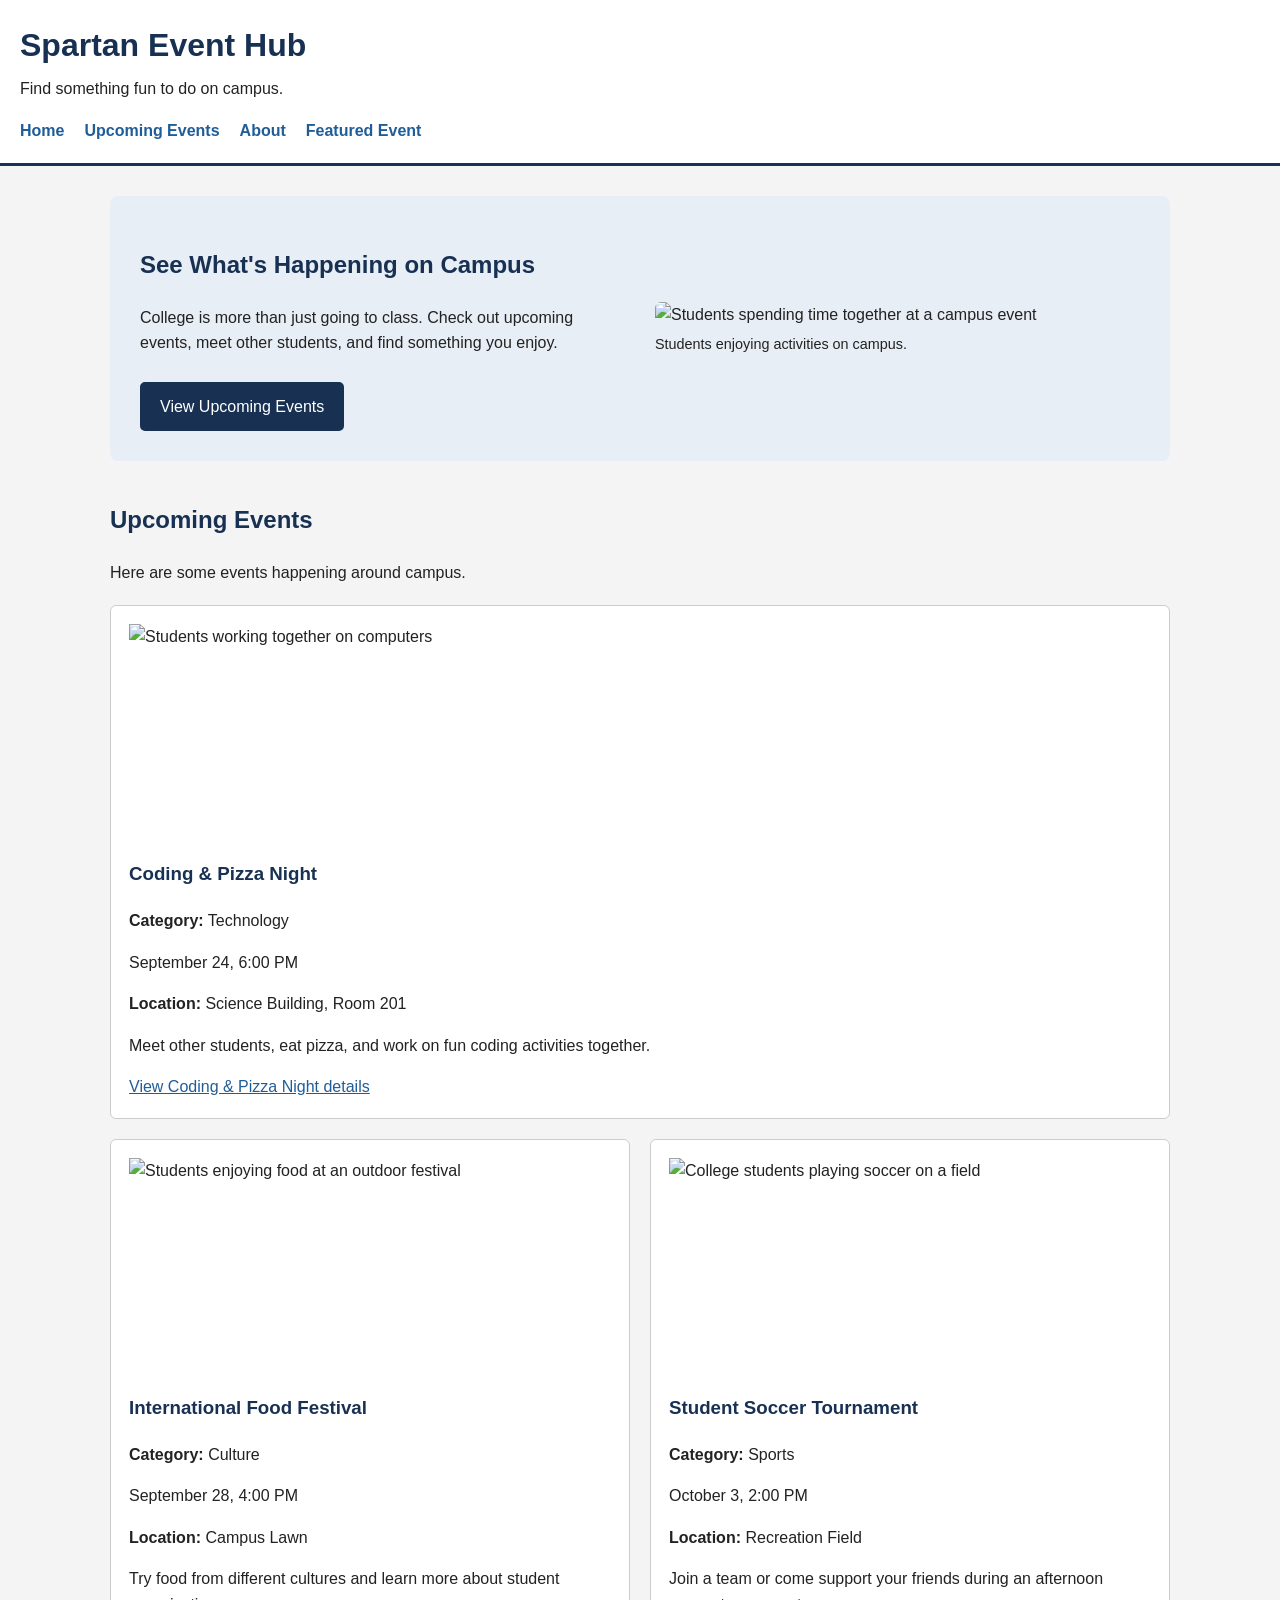
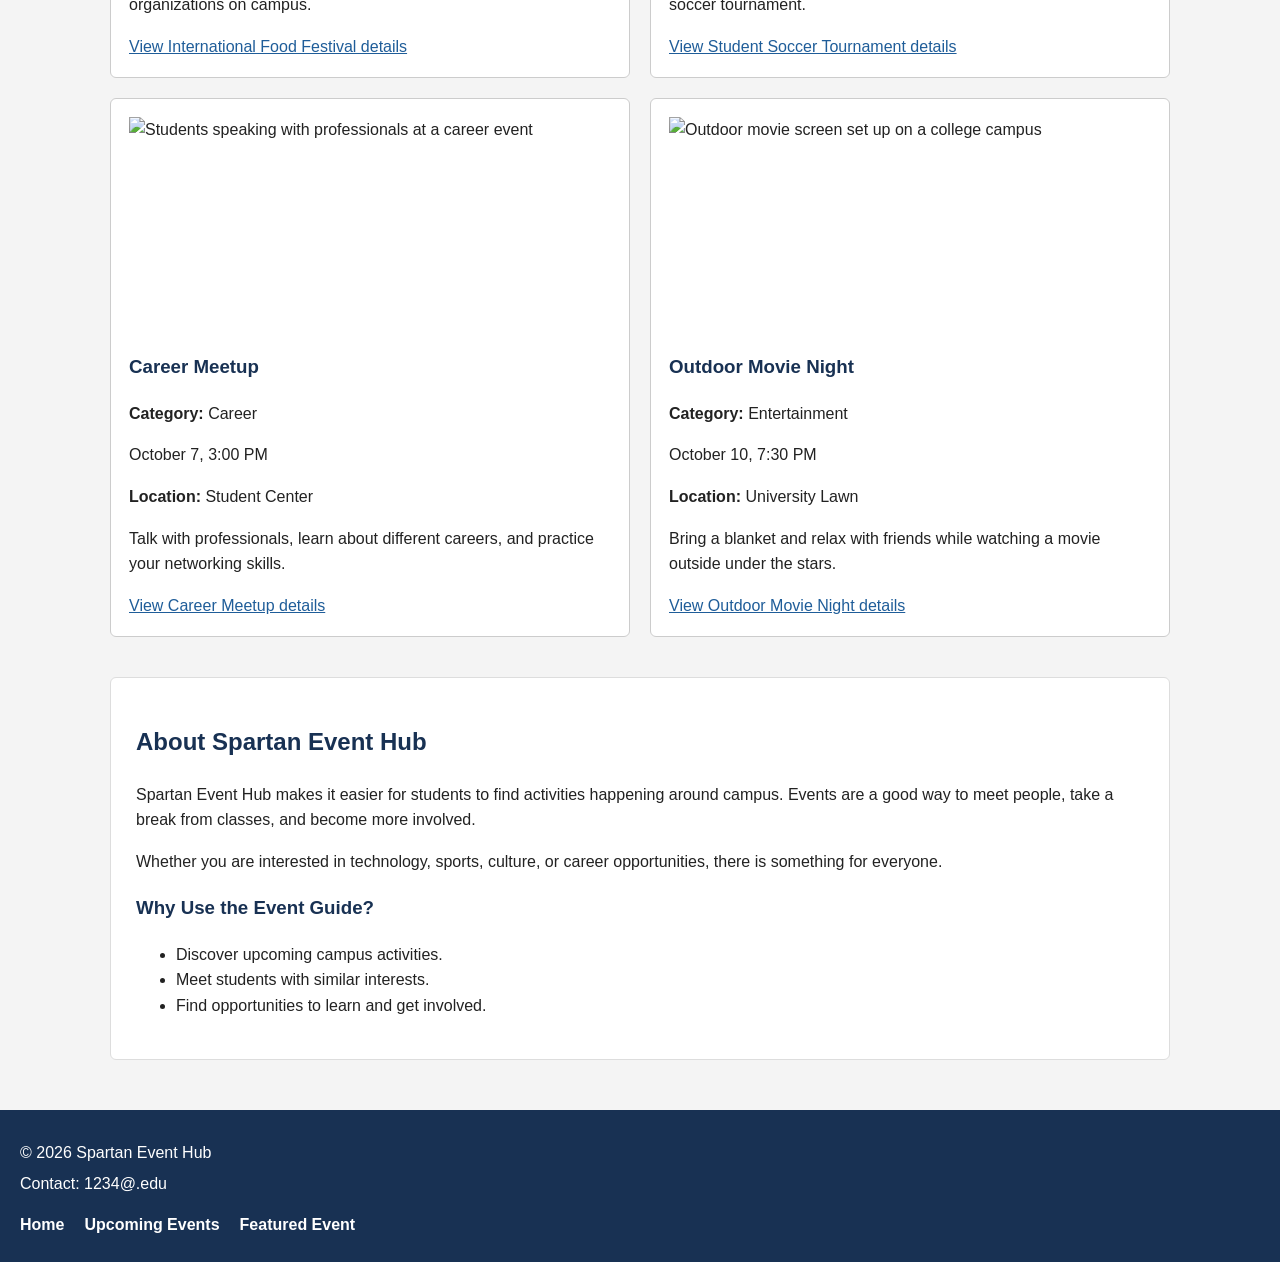
==== index.html @ a4dfd9e8 "Added layout and CSS styles" ====
<!DOCTYPE html>

<html lang="en">
<head>
  <meta charset="UTF-8">
  <meta name="viewport" content="width=device-width, initial-scale=1.0">
  <title>Spartan Event Hub</title>
  <link rel="stylesheet" href="styles.css">
</head>

<body>

  <header>
    <h1>Spartan Event Hub</h1>
    <p>Find something fun to do on campus.</p>

    <nav>
      <ul>
        <li><a href="index.html">Home</a></li>
        <li><a href="#upcoming-events">Upcoming Events</a></li>
        <li><a href="#about">About</a></li>
        <li><a href="event.html">Featured Event</a></li>
      </ul>
    </nav>
  </header>

  <main>

    <!-- Introduction to the website -->
    <section id="hero">
      <div>
        <h2>See What's Happening on Campus</h2>
        <p>
          College is more than just going to class. Check out upcoming
          events, meet other students, and find something you enjoy.
        </p>
        <a href="#upcoming-events" class="button">View Upcoming Events</a>
      </div>

      <figure>
        <img src="images/campus-events.jpg"
             alt="Students spending time together at a campus event">
        <figcaption>Students enjoying activities on campus.</figcaption>
      </figure>
    </section>

    <!-- Upcoming campus events -->
    <section id="upcoming-events">
      <h2>Upcoming Events</h2>
      <p>Here are some events happening around campus.</p>

      <div class="event-grid">

        <article class="event-card">
          <img src="images/coding-night.jpg"
               alt="Students working together on computers">
          <h3>Coding &amp; Pizza Night</h3>
          <p><strong>Category:</strong> Technology</p>
          <p>
            <time datetime="2026-09-24T18:00">September 24, 6:00 PM</time>
          </p>
          <p><strong>Location:</strong> Science Building, Room 201</p>
          <p>
            Meet other students, eat pizza, and work on fun coding
            activities together.
          </p>
          <a href="event.html">View Coding &amp; Pizza Night details</a>
        </article>

        <article class="event-card">
          <img src="images/food-festival.jpg"
               alt="Students enjoying food at an outdoor festival">
          <h3>International Food Festival</h3>
          <p><strong>Category:</strong> Culture</p>
          <p>
            <time datetime="2026-09-28T16:00">September 28, 4:00 PM</time>
          </p>
          <p><strong>Location:</strong> Campus Lawn</p>
          <p>
            Try food from different cultures and learn more about
            student organizations on campus.
          </p>
          <a href="event.html">View International Food Festival details</a>
        </article>

        <article class="event-card">
          <img src="images/soccer.jpg"
               alt="College students playing soccer on a field">
          <h3>Student Soccer Tournament</h3>
          <p><strong>Category:</strong> Sports</p>
          <p>
            <time datetime="2026-10-03T14:00">October 3, 2:00 PM</time>
          </p>
          <p><strong>Location:</strong> Recreation Field</p>
          <p>
            Join a team or come support your friends during an afternoon
            soccer tournament.
          </p>
          <a href="event.html">View Student Soccer Tournament details</a>
        </article>

        <article class="event-card">
          <img src="images/career-meetup.jpg"
               alt="Students speaking with professionals at a career event">
          <h3>Career Meetup</h3>
          <p><strong>Category:</strong> Career</p>
          <p>
            <time datetime="2026-10-07T15:00">October 7, 3:00 PM</time>
          </p>
          <p><strong>Location:</strong> Student Center</p>
          <p>
            Talk with professionals, learn about different careers, and
            practice your networking skills.
          </p>
          <a href="event.html">View Career Meetup details</a>
        </article>

        <article class="event-card">
          <img src="images/movie-night.jpg"
               alt="Outdoor movie screen set up on a college campus">
          <h3>Outdoor Movie Night</h3>
          <p><strong>Category:</strong> Entertainment</p>
          <p>
            <time datetime="2026-10-10T19:30">October 10, 7:30 PM</time>
          </p>
          <p><strong>Location:</strong> University Lawn</p>
          <p>
            Bring a blanket and relax with friends while watching a movie
            outside under the stars.
          </p>
          <a href="event.html">View Outdoor Movie Night details</a>
        </article>

      </div>
    </section>

    <!-- Information about the event guide -->
    <section id="about">
      <h2>About Spartan Event Hub</h2>

      <p>
        Spartan Event Hub makes it easier for students to find activities
        happening around campus. Events are a good way to meet people,
        take a break from classes, and become more involved.
      </p>

      <p>
        Whether you are interested in technology, sports, culture, or
        career opportunities, there is something for everyone.
      </p>

      <h3>Why Use the Event Guide?</h3>
      <ul>
        <li>Discover upcoming campus activities.</li>
        <li>Meet students with similar interests.</li>
        <li>Find opportunities to learn and get involved.</li>
      </ul>
    </section>

  </main>

  <footer>
    <p>&copy; 2026 Spartan Event Hub</p>
    <p>Contact: 1234@.edu</p>

    <nav>
      <ul>
        <li><a href="index.html">Home</a></li>
        <li><a href="#upcoming-events">Upcoming Events</a></li>
        <li><a href="event.html">Featured Event</a></li>
      </ul>
    </nav>
  </footer>

</body>
</html>
---- styles.css ----
* {
  box-sizing: border-box;
}

body {
  margin: 0;
  font-family: Arial, Helvetica, sans-serif;
  background-color: #f4f4f4;
  color: #222222;
  line-height: 1.6;
}

main {
  max-width: 1100px;
  margin: 0 auto;
  padding: 30px 20px;
}

h1,
h2,
h3 {
  color: #183153;
}

img {
  max-width: 100%;
  height: auto;
  display: block;
}

a {
  color: #1f5d99;
}

a:hover {
  color: #123b63;
}


/* Header and navigation */

header {
  background-color: #ffffff;
  padding: 20px;
  border-bottom: 3px solid #183153;
}

header h1 {
  margin: 0;
}

header > p {
  margin-top: 5px;
}

nav ul {
  display: flex;
  justify-content: flex-start;
  align-items: center;
  flex-wrap: wrap;
  gap: 20px;
  list-style: none;
  padding: 0;
  margin: 15px 0 0;
}

nav a {
  text-decoration: none;
  font-weight: bold;
}


/* Reusable button */

.button {
  display: inline-block;
  background-color: #183153;
  color: #ffffff;
  text-decoration: none;
  padding: 10px 18px;
  border: 2px solid #183153;
  border-radius: 5px;
  margin-top: 10px;
}

.button:hover {
  background-color: #ffffff;
  color: #183153;
}


/* Home page hero */

#hero {
  display: flex;
  justify-content: space-between;
  align-items: center;
  gap: 30px;
  background-color: #e8eef5;
  padding: 30px;
  margin-bottom: 40px;
  border-radius: 8px;
}

#hero > div,
#hero figure {
  flex: 1;
}

#hero figure {
  margin: 0;
}

#hero img {
  border-radius: 6px;
}

figcaption {
  font-size: 0.9rem;
  margin-top: 5px;
}


/* Upcoming events */

#upcoming-events {
  margin-bottom: 40px;
}

.event-grid {
  display: grid;
  grid-template-columns: repeat(2, 1fr);
  gap: 20px;
  margin-top: 20px;
}

.event-card {
  background-color: #ffffff;
  border: 1px solid #cccccc;
  border-radius: 6px;
  padding: 18px;
}

.event-card:first-child {
  grid-column: 1 / -1;
}

.event-card img {
  width: 100%;
  height: 220px;
  object-fit: cover;
  margin-bottom: 15px;
}

.event-card h3 {
  margin-top: 0;
}


/* About section */

#about {
  background-color: #ffffff;
  padding: 25px;
  border: 1px solid #dddddd;
  border-radius: 6px;
  margin-bottom: 20px;
}


/* Event details page */

#event-intro {
  background-color: #ffffff;
  padding: 25px;
  border: 1px solid #dddddd;
  border-radius: 6px;
  margin-bottom: 30px;
}

#event-intro figure {
  margin: 20px 0;
}

#event-intro img {
  width: 100%;
  max-height: 500px;
  object-fit: cover;
}

#event-layout {
  display: grid;
  grid-template-columns: 2fr 1fr;
  gap: 30px;
  margin-bottom: 40px;
}

#event-content {
  background-color: #ffffff;
  padding: 25px;
  border: 1px solid #dddddd;
  border-radius: 6px;
}

aside {
  background-color: #e8eef5;
  padding: 25px;
  border: 1px solid #c5d0dc;
  border-radius: 6px;
  align-self: start;
}


/* Related events */

#related-events {
  margin-bottom: 30px;
}

.related-event-list {
  display: flex;
  justify-content: space-between;
  align-items: stretch;
  flex-wrap: wrap;
  gap: 20px;
}

.related-card {
  flex: 1 1 250px;
  background-color: #ffffff;
  padding: 18px;
  border: 1px solid #cccccc;
  border-radius: 6px;
}


/* Footer */

footer {
  background-color: #183153;
  color: #ffffff;
  padding: 25px 20px;
}

footer p {
  margin: 5px 0;
}

footer nav ul {
  margin-top: 15px;
}

footer a {
  color: #ffffff;
}

footer a:hover {
  color: #dddddd;
}


/* Tablet layout */

@media (max-width: 800px) {

  #hero {
    flex-direction: column;
    align-items: stretch;
  }

  .event-grid {
    grid-template-columns: 1fr 1fr;
  }

  #event-layout {
    grid-template-columns: 1fr;
  }

  .related-event-list {
    justify-content: flex-start;
  }
}


/* Phone layout */

@media (max-width: 550px) {

  main {
    padding: 20px 12px;
  }

  header {
    padding: 15px;
  }

  nav ul {
    flex-direction: column;
    align-items: flex-start;
    gap: 8px;
  }

  #hero {
    padding: 20px;
  }

  .event-grid {
    grid-template-columns: 1fr;
  }

  .event-card:first-child {
    grid-column: auto;
  }

  .event-card img {
    height: auto;
  }

  #event-content,
  #event-intro,
  aside,
  #about {
    padding: 18px;
  }

  .related-event-list {
    flex-direction: column;
  }
}
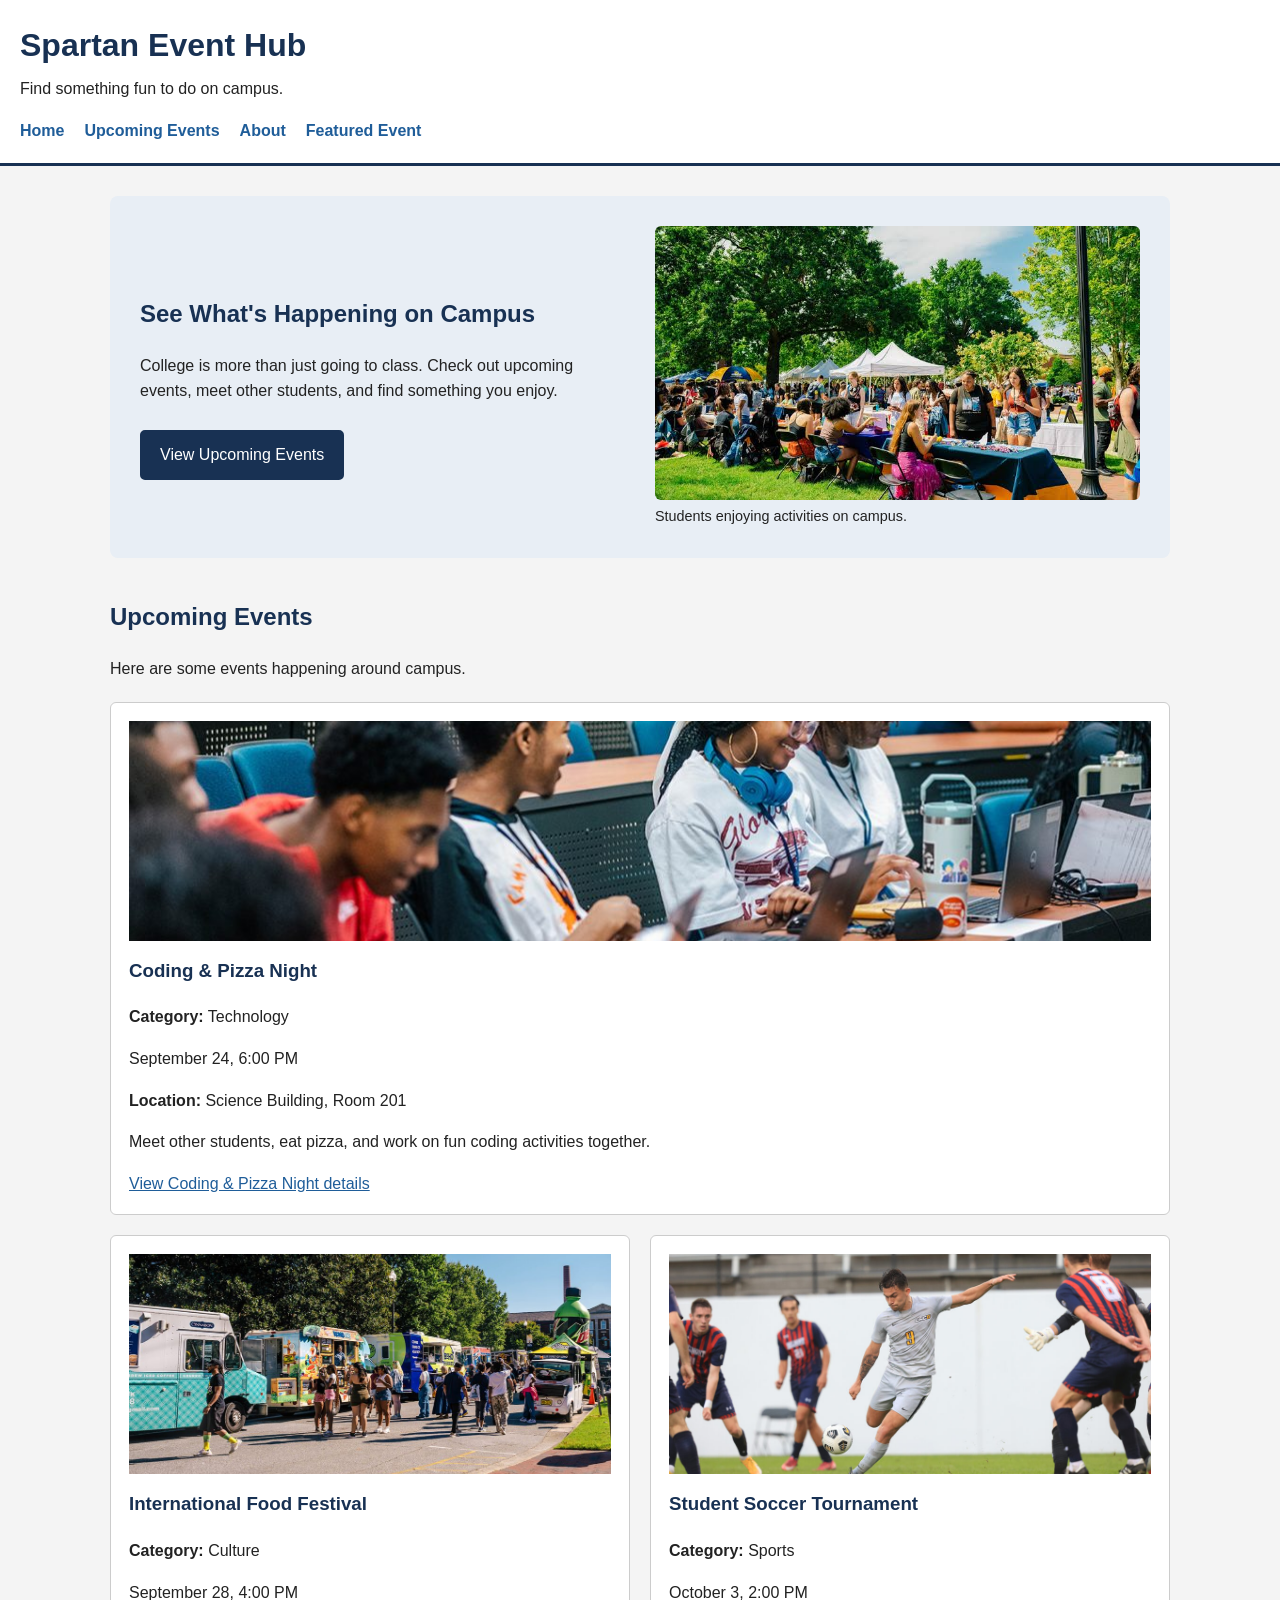
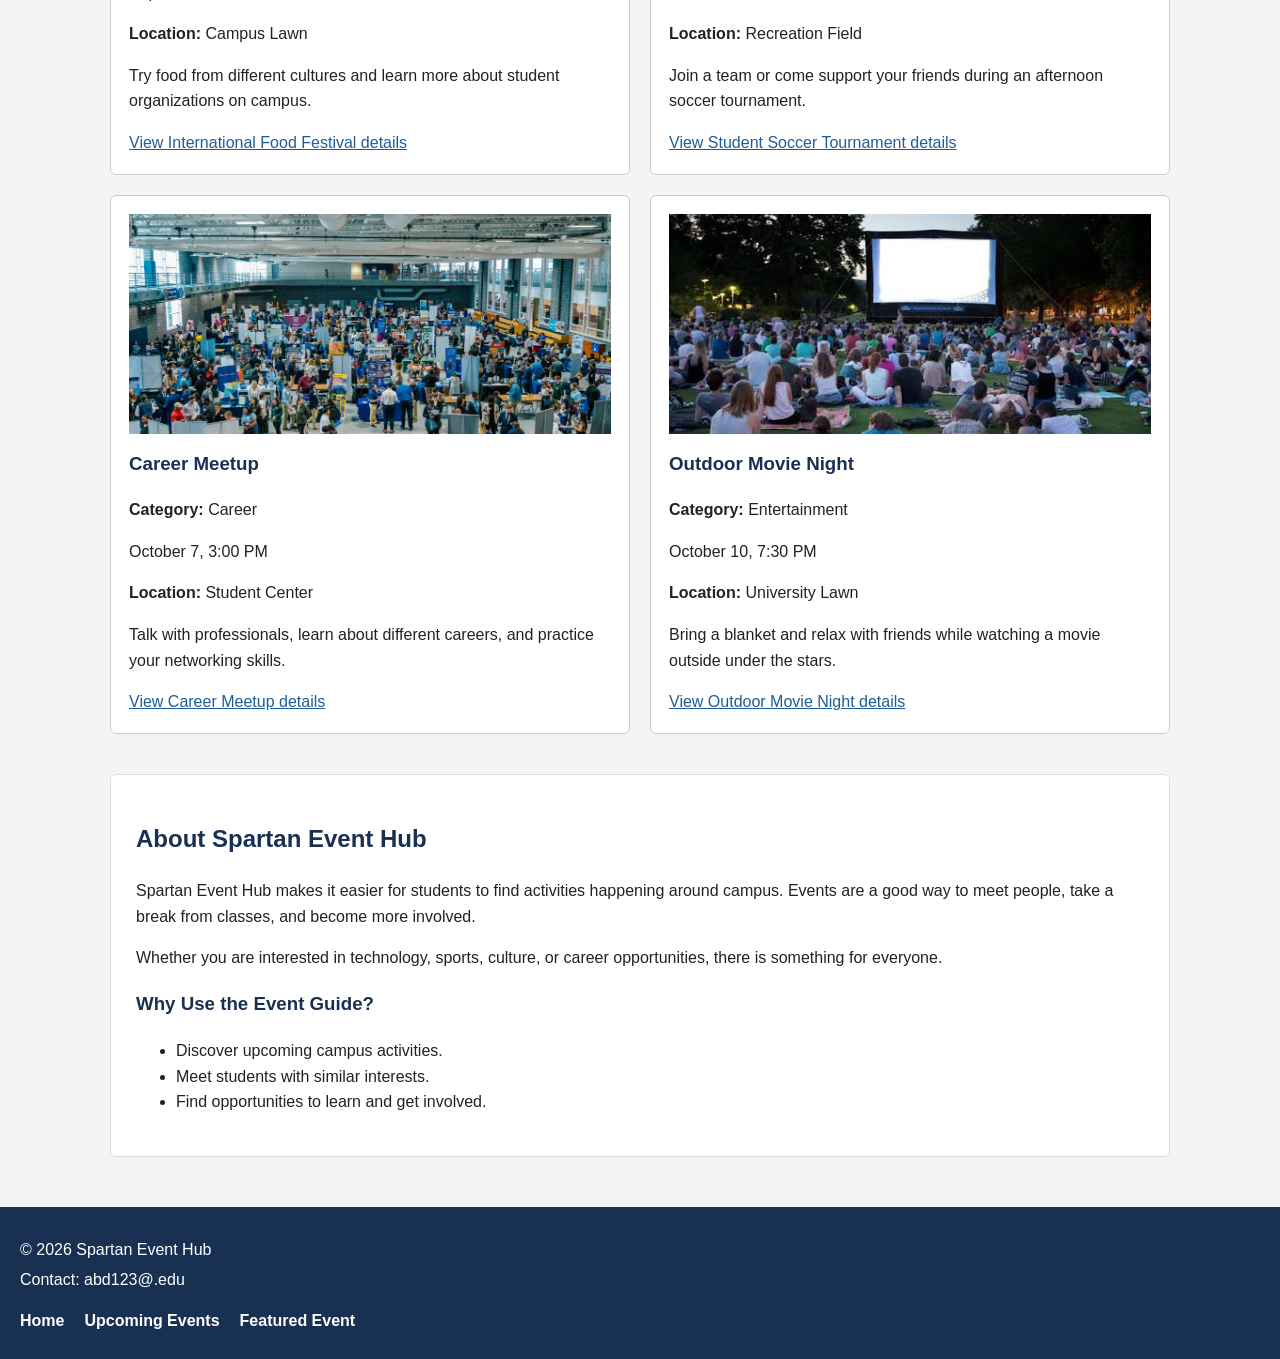
==== commit 241143b7: "Add images for campus events" ====
--- a/index.html
+++ b/index.html
@@ -161,7 +161,7 @@
 
   <footer>
     <p>&copy; 2026 Spartan Event Hub</p>
-    <p>Contact: 1234@.edu</p>
+    <p>Contact: abd123@.edu</p>
 
     <nav>
       <ul>
